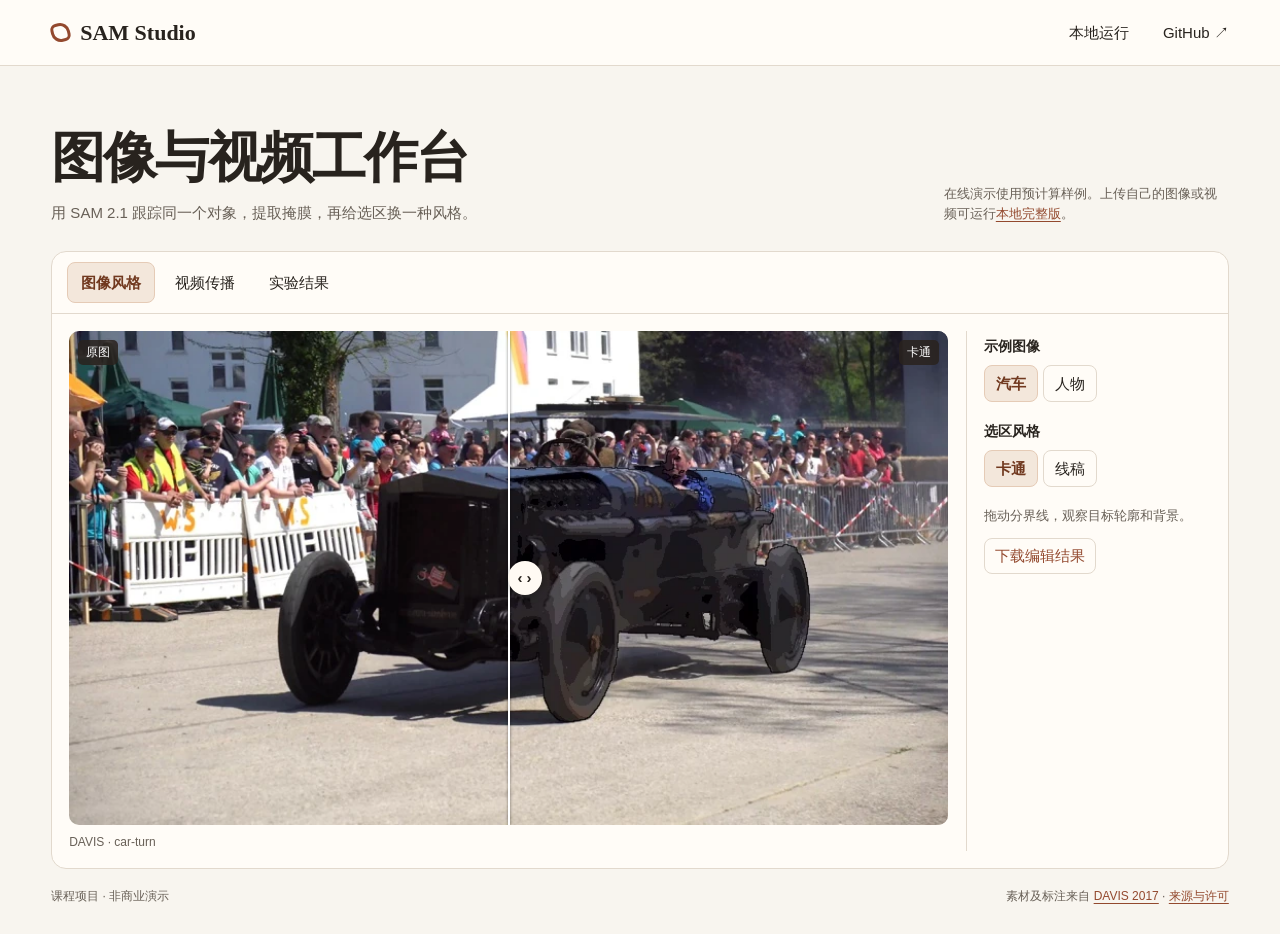
==== docs/index.html @ f3bf4d9c "Publish SAM Studio application and Pages demo" ====
<!doctype html>
<html lang="zh-CN">
<head>
  <meta charset="utf-8">
  <meta name="viewport" content="width=device-width, initial-scale=1">
  <meta name="description" content="SAM Studio 课程项目演示，体验选区风格化、视频目标传播和细粒度分割实验。">
  <title>SAM Studio · 影像编辑工作台</title>
  <link rel="stylesheet" href="./style.css">
  <script defer src="./studio.js"></script>
</head>
<body>
  <header class="mast">
    <div class="wrap mast-inner">
      <a class="brand" href="./"><span class="mark" aria-hidden="true"></span>SAM Studio</a>
      <nav aria-label="项目链接">
        <a href="https://github.com/kinosakuraxuan/SAM-Studio#本地安装">本地运行</a>
        <a href="https://github.com/kinosakuraxuan/SAM-Studio">GitHub ↗</a>
      </nav>
    </div>
  </header>
  <main class="wrap">
    <header class="hero">
      <div>
        <h1>图像与视频工作台</h1>
        <p>用 SAM 2.1 跟踪同一个对象，提取掩膜，再给选区换一种风格。</p>
      </div>
      <p class="deployment">在线演示使用预计算样例。上传自己的图像或视频可运行<a href="https://github.com/kinosakuraxuan/SAM-Studio#本地安装">本地完整版</a>。</p>
    </header>
    <div class="workspace">
      <nav class="scene-nav" aria-label="演示内容">
        <button type="button" data-panel="image" aria-controls="image-panel" aria-pressed="true">图像风格</button>
        <button type="button" data-panel="video" aria-controls="video-panel" aria-pressed="false">视频传播</button>
        <button type="button" data-panel="experiment" aria-controls="experiment-panel" aria-pressed="false">实验结果</button>
      </nav>

      <section id="image-panel" class="layout" aria-label="图像风格对比">
        <div class="stage-column">
          <div class="compare" id="compare" style="--split:50%">
            <img id="original" src="./assets/car-original.webp" alt="DAVIS 汽车示例的原图">
            <img id="edited" src="./assets/car-cartoon.webp" alt="汽车卡通化结果">
            <div class="divider" aria-hidden="true"><span>‹ ›</span></div>
            <span class="view-label left">原图</span><span class="view-label right" id="view-label">卡通</span>
            <label class="sr-only" for="split">调整原图与编辑结果的分界线</label>
            <input id="split" type="range" min="0" max="100" value="50">
          </div>
          <p class="caption" id="image-caption" role="status">DAVIS · car-turn</p>
        </div>
        <aside class="controls">
          <div class="control-group">
            <h2>示例图像</h2>
            <div class="choices" aria-label="选择图像">
              <button type="button" data-subject="car" aria-pressed="true">汽车</button>
              <button type="button" data-subject="person" aria-pressed="false">人物</button>
            </div>
          </div>
          <div class="control-group">
            <h2>选区风格</h2>
            <div class="choices" aria-label="选择风格">
              <button type="button" data-style="cartoon" aria-pressed="true">卡通</button>
              <button type="button" data-style="sketch" aria-pressed="false">线稿</button>
            </div>
          </div>
          <p class="help">拖动分界线，观察目标轮廓和背景。</p>
          <a class="action" id="image-download" href="./assets/car-cartoon.webp" download>下载编辑结果</a>
        </aside>
      </section>

      <section id="video-panel" class="layout" aria-label="视频目标传播" hidden>
        <div class="stage-column">
          <video id="player" controls playsinline preload="metadata" poster="./assets/car-original.webp">
            <source src="./assets/video-original.mp4" type="video/mp4">
            浏览器无法播放此视频。
          </video>
          <p class="caption" id="video-caption" role="status">DAVIS · car-turn · 原片</p>
        </div>
        <aside class="controls">
          <div class="control-group">
            <h2>播放版本</h2>
            <div class="choices video-choices" aria-label="选择视频版本">
              <button type="button" data-video="original" aria-pressed="true">原片</button>
              <button type="button" data-video="tracking" aria-pressed="false">传播掩膜</button>
              <button type="button" data-video="cartoon" aria-pressed="false">卡通视频</button>
              <button type="button" data-video="sketch" aria-pressed="false">线稿视频</button>
            </div>
          </div>
          <p class="help">在汽车转弯的过程中，比较同一目标的分割和风格效果。</p>
          <a class="action" id="video-download" href="./assets/video-original.mp4" download>下载当前视频</a>
        </aside>
      </section>

      <section id="experiment-panel" class="experiment" aria-labelledby="experiment-title" hidden>
        <h2 id="experiment-title">车轮内部的细结构</h2>
        <p>相同紧框下的 B 区辐条对照。白色为前景，黑色为背景。</p>
        <img class="wheel" src="./assets/wheel-comparison.webp" alt="同一车轮局部的 DAVIS 标注、局部重编码、微调解码器及编码器末阶段联合微调掩膜" loading="lazy">
        <div class="metrics">
          <div><span>单点平均 IoU</span><strong>0.553 → 0.775</strong><small>DAVIS 留出集 · 30 段视频、90 帧</small></div>
          <div><span>B 区辐条覆盖率</span><strong>40.6% → 73.0%</strong><small>单个案例 · 局部解码器微调前后</small></div>
          <div><span>整轮背景误填率</span><strong>36.3% → 47.9%</strong><small>单个案例 · 仅解码器与联合微调</small></div>
        </div>
        <a class="action" href="https://github.com/kinosakuraxuan/SAM-Studio/tree/main/experiments">查看实验记录 ↗</a>
      </section>
    </div>
    <noscript><p>启用 JavaScript 后可切换示例与风格。</p></noscript>
  </main>
  <footer class="wrap footer">
    <span>课程项目 · 非商业演示</span>
    <span>素材及标注来自 <a href="https://davischallenge.org/davis2017/code.html">DAVIS 2017</a> · <a href="./credits.html">来源与许可</a></span>
  </footer>
</body>
</html>
---- docs/style.css ----
:root {
  color-scheme: light;
  --paper: #f8f5ef;
  --panel: #fffcf7;
  --ink: #28231e;
  --muted: #686057;
  --line: #e2d9cd;
  --accent: #93492e;
  --tint: #f3e7db;
  --serif: Georgia, "Songti SC", SimSun, serif;
  font: 15px/1.55 Inter, "Microsoft YaHei", "PingFang SC", sans-serif;
  background: var(--paper);
  color: var(--ink);
}
* { box-sizing: border-box; }
body { margin: 0; }
a { color: var(--accent); text-underline-offset: .22em; }
button { color: inherit; font: inherit; cursor: pointer; }
:focus-visible { outline: 3px solid var(--accent); outline-offset: 3px; }
[hidden] { display: none !important; }
.wrap { width: min(1200px, calc(100% - clamp(30px, 8vw, 112px))); margin-inline: auto; }
.mast { border-bottom: 1px solid var(--line); background: var(--panel); }
.mast-inner, .mast nav, .brand { display: flex; align-items: center; }
.mast-inner { min-height: 65px; justify-content: space-between; gap: 16px; }
.mast nav { gap: clamp(12px, 3.2vw, 34px); }
.mast a { text-decoration: none; color: var(--ink); }
.mast a:hover { color: var(--accent); }
.brand { gap: 10px; font: bold 22px var(--serif); white-space: nowrap; }
.mark { width: 19px; aspect-ratio: 1; border: 3px solid var(--accent); border-radius: 6px 10px 6px 10px; transform: rotate(-13deg); }
.hero { padding: clamp(35px, 5vw, 62px) 0 27px; display: flex; align-items: end; justify-content: space-between; gap: 25px; }
h1 { margin: 0; font: 700 clamp(31px, 5.1vw, 54px)/1.14 var(--serif); letter-spacing: -.035em; }
.hero p { margin: 11px 0 0; color: var(--muted); }
.hero .deployment { max-width: 285px; font-size: 13px; }
.workspace { border: 1px solid var(--line); border-radius: 15px; background: var(--panel); }
.scene-nav { display: flex; padding: 10px 15px; gap: 6px; border-bottom: 1px solid var(--line); }
.scene-nav button, .choices button { background: transparent; border: 1px solid transparent; border-radius: 8px; padding: 8px 13px; }
.scene-nav button:hover, .choices button:hover { background: var(--tint); }
.scene-nav button[aria-pressed="true"], .choices button[aria-pressed="true"] { background: var(--tint); border-color: #e5cbb6; color: #71391f; font-weight: 600; }
.layout { display: grid; grid-template-columns: minmax(0, 1fr) 245px; gap: 18px; padding: 17px; }
.stage-column { min-width: 0; }
.compare { position: relative; isolation: isolate; overflow: hidden; border-radius: 10px; background: #e8e2d8; }
.compare img { display: block; width: 100%; }
.compare img:first-child { min-height: 140px; }
.compare #edited { position: absolute; inset: 0; width: 100%; height: 100%; object-fit: contain; clip-path: inset(0 0 0 var(--split)); }
.compare input { position: absolute; inset: 0; width: 100%; height: 100%; margin: 0; opacity: 0; cursor: ew-resize; }
.compare:focus-within { outline: 3px solid var(--accent); outline-offset: 3px; }
.divider { position: absolute; inset: 0 auto 0 var(--split); transform: translateX(-50%); width: 2px; background: #fff; display: grid; place-items: center; pointer-events: none; box-shadow: 0 0 3px #0008; }
.divider span { display: grid; place-items: center; width: 34px; height: 34px; border-radius: 50%; background: #fffaf3; color: var(--ink); font-weight: 700; box-shadow: 0 2px 8px #0004; }
.view-label { position: absolute; top: 9px; border-radius: 5px; padding: 3px 8px; background: #29221eda; color: #fff; font-size: 12px; pointer-events: none; }
.view-label.left { left: 9px; }
.view-label.right { right: 9px; }
.caption { margin: 8px 0 0; font-size: 12px; color: var(--muted); }
.controls { border-left: 1px solid var(--line); padding: 5px 0 7px 17px; }
.control-group { margin-bottom: 19px; }
.control-group h2 { font-size: 14px; margin: 0 0 7px; }
.choices { display: flex; flex-wrap: wrap; gap: 5px; }
.choices button { border-color: var(--line); padding: 6px 11px; }
.help { color: var(--muted); font-size: 13px; margin: 0 0 12px; }
.action { display: inline-flex; align-items: center; min-height: 36px; padding: 5px 10px; border: 1px solid var(--line); border-radius: 8px; text-decoration: none; }
.action:hover { background: var(--tint); }
video { display: block; width: 100%; aspect-ratio: 910/480; background: #171513; border-radius: 10px; }
.experiment { padding: 20px; }
.experiment h2 { margin: 0; font: 700 26px/1.2 var(--serif); }
.experiment p { color: var(--muted); margin: 7px 0 13px; }
.wheel { display: block; width: 100%; border: 1px solid var(--line); border-radius: 9px; }
.metrics { margin: 14px 0; display: grid; grid-template-columns: repeat(3, minmax(0, 1fr)); gap: 9px; }
.metrics div { border: 1px solid var(--line); border-radius: 9px; padding: 12px; }
.metrics strong { display: block; font: 700 clamp(17px, 2.65vw, 28px)/1.4 var(--serif); }
.metrics small { color: var(--muted); }
.footer { padding: 18px 0 28px; display: flex; justify-content: space-between; gap: 8px 20px; flex-wrap: wrap; color: var(--muted); font-size: 12px; }
.credits { padding: 35px 0; max-width: 820px; }
.sr-only { position: absolute; width: 1px; height: 1px; padding: 0; margin: -1px; overflow: hidden; clip-path: inset(50%); white-space: nowrap; }
@media (max-width: 780px) {
  .hero { display: block; }
  .hero .deployment { max-width: none; }
  .layout { grid-template-columns: minmax(0, 1fr); }
  .controls { border-left: 0; border-top: 1px solid var(--line); padding: 12px 0 4px; }
  .control-group { margin-bottom: 13px; }
}
@media (max-width: 470px) {
  .brand { font-size: 19px; }
  .scene-nav, .layout, .experiment { padding: 11px; }
  .scene-nav { gap: 3px; }
  .scene-nav button { padding-inline: 8px; }
  .metrics { grid-template-columns: 1fr; }
}
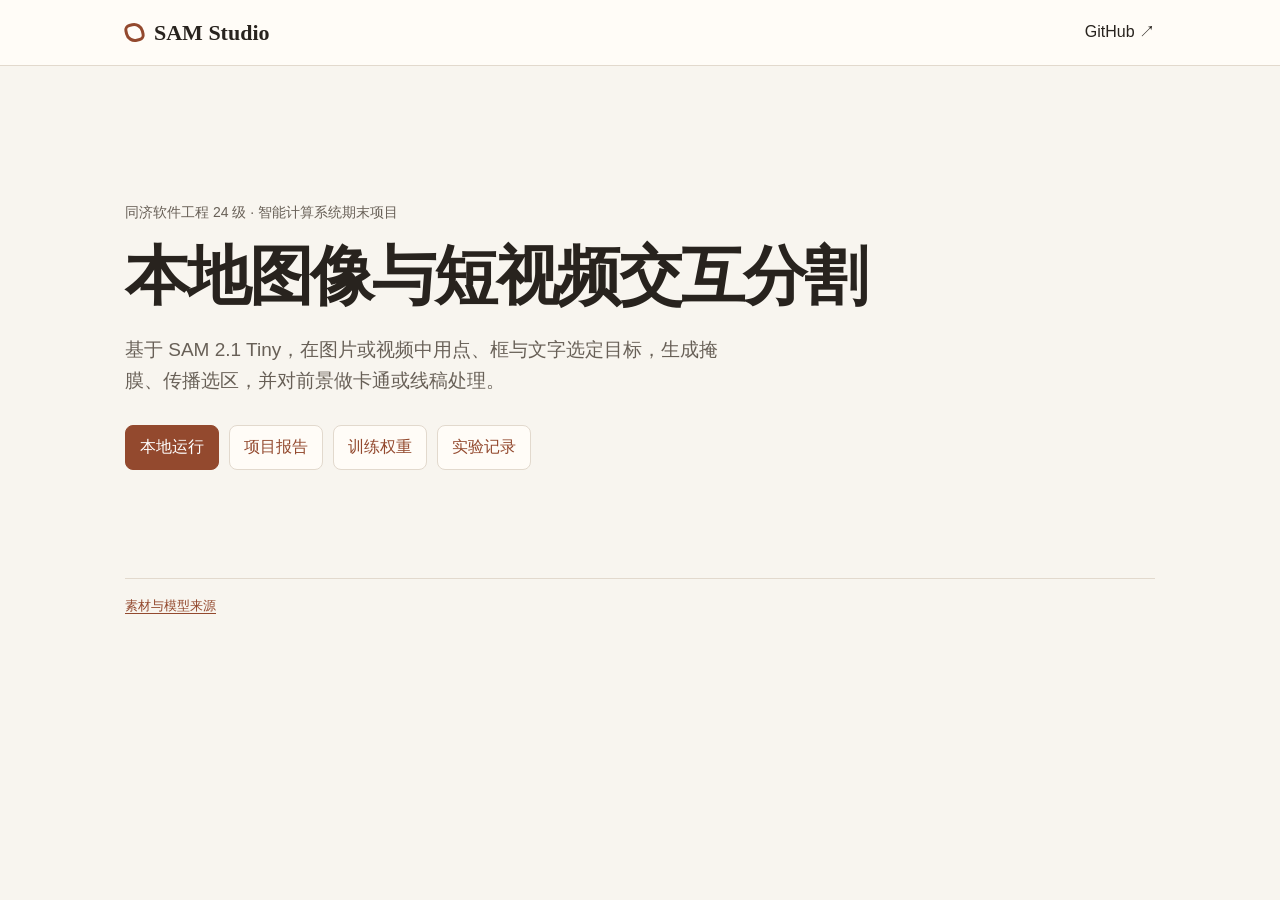
==== commit 12a0590f: "Publish the course report and simplify the project site" ====
--- a/docs/index.html
+++ b/docs/index.html
@@ -3,108 +3,29 @@
 <head>
   <meta charset="utf-8">
   <meta name="viewport" content="width=device-width, initial-scale=1">
-  <meta name="description" content="SAM Studio 课程项目演示，体验选区风格化、视频目标传播和细粒度分割实验。">
-  <title>SAM Studio · 影像编辑工作台</title>
+  <meta name="description" content="SAM Studio · 基于 SAM 2.1 Tiny 的本地图像与短视频交互分割课程项目。">
+  <title>SAM Studio · 项目主页</title>
+  <link rel="icon" href="data:,">
   <link rel="stylesheet" href="./style.css">
-  <script defer src="./studio.js"></script>
 </head>
 <body>
   <header class="mast">
     <div class="wrap mast-inner">
       <a class="brand" href="./"><span class="mark" aria-hidden="true"></span>SAM Studio</a>
-      <nav aria-label="项目链接">
-        <a href="https://github.com/kinosakuraxuan/SAM-Studio#本地安装">本地运行</a>
-        <a href="https://github.com/kinosakuraxuan/SAM-Studio">GitHub ↗</a>
-      </nav>
+      <a href="https://github.com/kinosakuraxuan/SAM-Studio">GitHub ↗</a>
     </div>
   </header>
-  <main class="wrap">
-    <header class="hero">
-      <div>
-        <h1>图像与视频工作台</h1>
-        <p>用 SAM 2.1 跟踪同一个对象，提取掩膜，再给选区换一种风格。</p>
-      </div>
-      <p class="deployment">在线演示使用预计算样例。上传自己的图像或视频可运行<a href="https://github.com/kinosakuraxuan/SAM-Studio#本地安装">本地完整版</a>。</p>
-    </header>
-    <div class="workspace">
-      <nav class="scene-nav" aria-label="演示内容">
-        <button type="button" data-panel="image" aria-controls="image-panel" aria-pressed="true">图像风格</button>
-        <button type="button" data-panel="video" aria-controls="video-panel" aria-pressed="false">视频传播</button>
-        <button type="button" data-panel="experiment" aria-controls="experiment-panel" aria-pressed="false">实验结果</button>
-      </nav>
-
-      <section id="image-panel" class="layout" aria-label="图像风格对比">
-        <div class="stage-column">
-          <div class="compare" id="compare" style="--split:50%">
-            <img id="original" src="./assets/car-original.webp" alt="DAVIS 汽车示例的原图">
-            <img id="edited" src="./assets/car-cartoon.webp" alt="汽车卡通化结果">
-            <div class="divider" aria-hidden="true"><span>‹ ›</span></div>
-            <span class="view-label left">原图</span><span class="view-label right" id="view-label">卡通</span>
-            <label class="sr-only" for="split">调整原图与编辑结果的分界线</label>
-            <input id="split" type="range" min="0" max="100" value="50">
-          </div>
-          <p class="caption" id="image-caption" role="status">DAVIS · car-turn</p>
-        </div>
-        <aside class="controls">
-          <div class="control-group">
-            <h2>示例图像</h2>
-            <div class="choices" aria-label="选择图像">
-              <button type="button" data-subject="car" aria-pressed="true">汽车</button>
-              <button type="button" data-subject="person" aria-pressed="false">人物</button>
-            </div>
-          </div>
-          <div class="control-group">
-            <h2>选区风格</h2>
-            <div class="choices" aria-label="选择风格">
-              <button type="button" data-style="cartoon" aria-pressed="true">卡通</button>
-              <button type="button" data-style="sketch" aria-pressed="false">线稿</button>
-            </div>
-          </div>
-          <p class="help">拖动分界线，观察目标轮廓和背景。</p>
-          <a class="action" id="image-download" href="./assets/car-cartoon.webp" download>下载编辑结果</a>
-        </aside>
-      </section>
-
-      <section id="video-panel" class="layout" aria-label="视频目标传播" hidden>
-        <div class="stage-column">
-          <video id="player" controls playsinline preload="metadata" poster="./assets/car-original.webp">
-            <source src="./assets/video-original.mp4" type="video/mp4">
-            浏览器无法播放此视频。
-          </video>
-          <p class="caption" id="video-caption" role="status">DAVIS · car-turn · 原片</p>
-        </div>
-        <aside class="controls">
-          <div class="control-group">
-            <h2>播放版本</h2>
-            <div class="choices video-choices" aria-label="选择视频版本">
-              <button type="button" data-video="original" aria-pressed="true">原片</button>
-              <button type="button" data-video="tracking" aria-pressed="false">传播掩膜</button>
-              <button type="button" data-video="cartoon" aria-pressed="false">卡通视频</button>
-              <button type="button" data-video="sketch" aria-pressed="false">线稿视频</button>
-            </div>
-          </div>
-          <p class="help">在汽车转弯的过程中，比较同一目标的分割和风格效果。</p>
-          <a class="action" id="video-download" href="./assets/video-original.mp4" download>下载当前视频</a>
-        </aside>
-      </section>
-
-      <section id="experiment-panel" class="experiment" aria-labelledby="experiment-title" hidden>
-        <h2 id="experiment-title">车轮内部的细结构</h2>
-        <p>相同紧框下的 B 区辐条对照。白色为前景，黑色为背景。</p>
-        <img class="wheel" src="./assets/wheel-comparison.webp" alt="同一车轮局部的 DAVIS 标注、局部重编码、微调解码器及编码器末阶段联合微调掩膜" loading="lazy">
-        <div class="metrics">
-          <div><span>单点平均 IoU</span><strong>0.553 → 0.775</strong><small>DAVIS 留出集 · 30 段视频、90 帧</small></div>
-          <div><span>B 区辐条覆盖率</span><strong>40.6% → 73.0%</strong><small>单个案例 · 局部解码器微调前后</small></div>
-          <div><span>整轮背景误填率</span><strong>36.3% → 47.9%</strong><small>单个案例 · 仅解码器与联合微调</small></div>
-        </div>
-        <a class="action" href="https://github.com/kinosakuraxuan/SAM-Studio/tree/main/experiments">查看实验记录 ↗</a>
-      </section>
-    </div>
-    <noscript><p>启用 JavaScript 后可切换示例与风格。</p></noscript>
+  <main class="wrap project">
+    <p class="course">同济软件工程 24 级 · 智能计算系统期末项目</p>
+    <h1>本地图像与短视频交互分割</h1>
+    <p class="summary">基于 SAM 2.1 Tiny，在图片或视频中用点、框与文字选定目标，生成掩膜、传播选区，并对前景做卡通或线稿处理。</p>
+    <nav class="links" aria-label="项目资源">
+      <a class="primary" href="https://github.com/kinosakuraxuan/SAM-Studio#本地安装">本地运行</a>
+      <a href="https://github.com/kinosakuraxuan/SAM-Studio/tree/main/reports">项目报告</a>
+      <a href="https://github.com/kinosakuraxuan/SAM-Studio/releases/tag/v1.0.0">训练权重</a>
+      <a href="https://github.com/kinosakuraxuan/SAM-Studio/tree/main/experiments">实验记录</a>
+    </nav>
   </main>
-  <footer class="wrap footer">
-    <span>课程项目 · 非商业演示</span>
-    <span>素材及标注来自 <a href="https://davischallenge.org/davis2017/code.html">DAVIS 2017</a> · <a href="./credits.html">来源与许可</a></span>
-  </footer>
+  <footer class="wrap footer"><a href="./credits.html">素材与模型来源</a></footer>
 </body>
 </html>
--- a/docs/style.css
+++ b/docs/style.css
@@ -6,81 +6,31 @@
   --muted: #686057;
   --line: #e2d9cd;
   --accent: #93492e;
-  --tint: #f3e7db;
   --serif: Georgia, "Songti SC", SimSun, serif;
-  font: 15px/1.55 Inter, "Microsoft YaHei", "PingFang SC", sans-serif;
+  font: 16px/1.65 Inter, "Microsoft YaHei", "PingFang SC", sans-serif;
   background: var(--paper);
   color: var(--ink);
 }
 * { box-sizing: border-box; }
 body { margin: 0; }
 a { color: var(--accent); text-underline-offset: .22em; }
-button { color: inherit; font: inherit; cursor: pointer; }
 :focus-visible { outline: 3px solid var(--accent); outline-offset: 3px; }
-[hidden] { display: none !important; }
-.wrap { width: min(1200px, calc(100% - clamp(30px, 8vw, 112px))); margin-inline: auto; }
+.wrap { width: min(1030px, calc(100% - clamp(32px, 9vw, 120px))); margin-inline: auto; }
 .mast { border-bottom: 1px solid var(--line); background: var(--panel); }
-.mast-inner, .mast nav, .brand { display: flex; align-items: center; }
+.mast-inner, .brand { display: flex; align-items: center; }
 .mast-inner { min-height: 65px; justify-content: space-between; gap: 16px; }
-.mast nav { gap: clamp(12px, 3.2vw, 34px); }
 .mast a { text-decoration: none; color: var(--ink); }
 .mast a:hover { color: var(--accent); }
 .brand { gap: 10px; font: bold 22px var(--serif); white-space: nowrap; }
 .mark { width: 19px; aspect-ratio: 1; border: 3px solid var(--accent); border-radius: 6px 10px 6px 10px; transform: rotate(-13deg); }
-.hero { padding: clamp(35px, 5vw, 62px) 0 27px; display: flex; align-items: end; justify-content: space-between; gap: 25px; }
-h1 { margin: 0; font: 700 clamp(31px, 5.1vw, 54px)/1.14 var(--serif); letter-spacing: -.035em; }
-.hero p { margin: 11px 0 0; color: var(--muted); }
-.hero .deployment { max-width: 285px; font-size: 13px; }
-.workspace { border: 1px solid var(--line); border-radius: 15px; background: var(--panel); }
-.scene-nav { display: flex; padding: 10px 15px; gap: 6px; border-bottom: 1px solid var(--line); }
-.scene-nav button, .choices button { background: transparent; border: 1px solid transparent; border-radius: 8px; padding: 8px 13px; }
-.scene-nav button:hover, .choices button:hover { background: var(--tint); }
-.scene-nav button[aria-pressed="true"], .choices button[aria-pressed="true"] { background: var(--tint); border-color: #e5cbb6; color: #71391f; font-weight: 600; }
-.layout { display: grid; grid-template-columns: minmax(0, 1fr) 245px; gap: 18px; padding: 17px; }
-.stage-column { min-width: 0; }
-.compare { position: relative; isolation: isolate; overflow: hidden; border-radius: 10px; background: #e8e2d8; }
-.compare img { display: block; width: 100%; }
-.compare img:first-child { min-height: 140px; }
-.compare #edited { position: absolute; inset: 0; width: 100%; height: 100%; object-fit: contain; clip-path: inset(0 0 0 var(--split)); }
-.compare input { position: absolute; inset: 0; width: 100%; height: 100%; margin: 0; opacity: 0; cursor: ew-resize; }
-.compare:focus-within { outline: 3px solid var(--accent); outline-offset: 3px; }
-.divider { position: absolute; inset: 0 auto 0 var(--split); transform: translateX(-50%); width: 2px; background: #fff; display: grid; place-items: center; pointer-events: none; box-shadow: 0 0 3px #0008; }
-.divider span { display: grid; place-items: center; width: 34px; height: 34px; border-radius: 50%; background: #fffaf3; color: var(--ink); font-weight: 700; box-shadow: 0 2px 8px #0004; }
-.view-label { position: absolute; top: 9px; border-radius: 5px; padding: 3px 8px; background: #29221eda; color: #fff; font-size: 12px; pointer-events: none; }
-.view-label.left { left: 9px; }
-.view-label.right { right: 9px; }
-.caption { margin: 8px 0 0; font-size: 12px; color: var(--muted); }
-.controls { border-left: 1px solid var(--line); padding: 5px 0 7px 17px; }
-.control-group { margin-bottom: 19px; }
-.control-group h2 { font-size: 14px; margin: 0 0 7px; }
-.choices { display: flex; flex-wrap: wrap; gap: 5px; }
-.choices button { border-color: var(--line); padding: 6px 11px; }
-.help { color: var(--muted); font-size: 13px; margin: 0 0 12px; }
-.action { display: inline-flex; align-items: center; min-height: 36px; padding: 5px 10px; border: 1px solid var(--line); border-radius: 8px; text-decoration: none; }
-.action:hover { background: var(--tint); }
-video { display: block; width: 100%; aspect-ratio: 910/480; background: #171513; border-radius: 10px; }
-.experiment { padding: 20px; }
-.experiment h2 { margin: 0; font: 700 26px/1.2 var(--serif); }
-.experiment p { color: var(--muted); margin: 7px 0 13px; }
-.wheel { display: block; width: 100%; border: 1px solid var(--line); border-radius: 9px; }
-.metrics { margin: 14px 0; display: grid; grid-template-columns: repeat(3, minmax(0, 1fr)); gap: 9px; }
-.metrics div { border: 1px solid var(--line); border-radius: 9px; padding: 12px; }
-.metrics strong { display: block; font: 700 clamp(17px, 2.65vw, 28px)/1.4 var(--serif); }
-.metrics small { color: var(--muted); }
-.footer { padding: 18px 0 28px; display: flex; justify-content: space-between; gap: 8px 20px; flex-wrap: wrap; color: var(--muted); font-size: 12px; }
+.project { padding: clamp(64px, 12vw, 135px) 0 clamp(55px, 10vw, 108px); }
+.course { color: var(--muted); margin: 0 0 15px; font-size: 14px; }
+h1 { margin: 0; font: 700 clamp(34px, 5.6vw, 64px)/1.18 var(--serif); letter-spacing: -.035em; }
+.summary { max-width: 610px; margin: 19px 0 29px; color: var(--muted); font-size: clamp(16px, 2.25vw, 19px); }
+.links { display: flex; flex-wrap: wrap; gap: 10px; }
+.links a { padding: 8px 14px; border: 1px solid var(--line); border-radius: 8px; text-decoration: none; background: var(--panel); }
+.links a:hover { border-color: var(--accent); }
+.links .primary { background: var(--accent); color: #fff; border-color: var(--accent); }
+.footer { padding: 16px 0 24px; border-top: 1px solid var(--line); font-size: 13px; }
 .credits { padding: 35px 0; max-width: 820px; }
-.sr-only { position: absolute; width: 1px; height: 1px; padding: 0; margin: -1px; overflow: hidden; clip-path: inset(50%); white-space: nowrap; }
-@media (max-width: 780px) {
-  .hero { display: block; }
-  .hero .deployment { max-width: none; }
-  .layout { grid-template-columns: minmax(0, 1fr); }
-  .controls { border-left: 0; border-top: 1px solid var(--line); padding: 12px 0 4px; }
-  .control-group { margin-bottom: 13px; }
-}
-@media (max-width: 470px) {
-  .brand { font-size: 19px; }
-  .scene-nav, .layout, .experiment { padding: 11px; }
-  .scene-nav { gap: 3px; }
-  .scene-nav button { padding-inline: 8px; }
-  .metrics { grid-template-columns: 1fr; }
-}
+.credits h1 { margin-block: 24px; }
